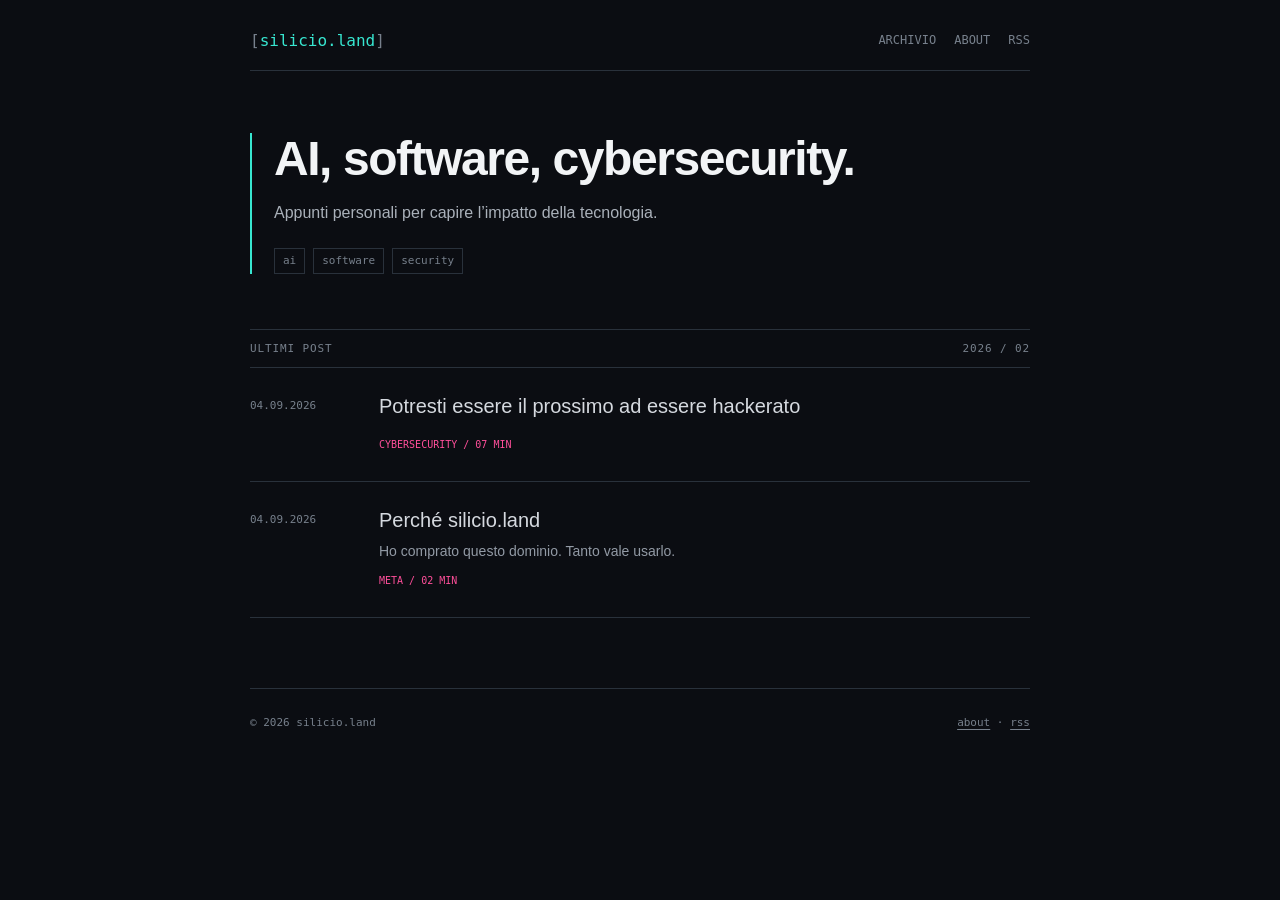
==== index.html @ 472d2fbf "style: simplify homepage intro" ====
<!doctype html>
<html lang="it">
<head>
  <meta charset="utf-8">
  <meta name="viewport" content="width=device-width,initial-scale=1">
  <meta name="description" content="Blog personale su AI, software, cybersecurity, tecnologia ed economia.">
  <meta name="theme-color" content="#0b0d12">
  <link rel="alternate" type="application/rss+xml" title="silicio.land" href="feed.xml">
  <link rel="stylesheet" href="style.css">
  <title>silicio.land</title>
</head>
<body>
  <div class="page">
    <header>
      <a class="brand mono" href="index.html">silicio.land</a>
      <nav class="mono" aria-label="Navigazione principale">
        <a href="#archive">archivio</a>
        <a href="about.html">about</a>
        <a href="feed.xml">rss</a>
      </nav>
    </header>

    <main>
      <section class="intro">
        <h1>AI, software, cybersecurity.</h1>
        <p>Appunti personali per capire l’impatto della tecnologia.</p>
        <div class="tags mono" aria-label="Argomenti">
          <span>ai</span><span>software</span><span>security</span>
        </div>
      </section>

      <section id="archive">
        <div class="section-title mono"><span>Ultimi post</span><span>2026 / 02</span></div>
        <article class="post-row">
          <time class="mono" datetime="2026-09-04">04.09.2026</time>
          <div>
            <h2><a href="posts/2026-09-04.html">Potresti essere il prossimo ad essere hackerato</a></h2>
            <span class="kind mono">cybersecurity / 07 min</span>
          </div>
        </article>
        <article class="post-row">
          <time class="mono" datetime="2026-09-04">04.09.2026</time>
          <div>
            <h2><a href="posts/perche-silicio-land.html">Perché silicio.land</a></h2>
            <p>Ho comprato questo dominio. Tanto vale usarlo.</p>
            <span class="kind mono">meta / 02 min</span>
          </div>
        </article>
      </section>
    </main>

    <footer class="mono">
      <span>© 2026 silicio.land</span>
      <span><a href="about.html">about</a> · <a href="feed.xml">rss</a></span>
    </footer>
  </div>
</body>
</html>
---- style.css ----
:root {
  --background: #0b0d12;
  --text: #d5d9df;
  --muted: #77808c;
  --rule: #29313b;
  --cyan: #37e6d0;
  --pink: #ff4f9a;
}

* { box-sizing: border-box; }

html {
  color-scheme: dark;
  scroll-behavior: smooth;
}

html,
body {
  max-width: 100%;
  overflow-x: hidden;
}

body {
  margin: 0;
  background: var(--background);
  color: var(--text);
  font: 16px/1.6 Arial, Helvetica, sans-serif;
  text-rendering: optimizeLegibility;
}

a { color: inherit; }

a:focus-visible {
  outline: 2px solid var(--pink);
  outline-offset: 4px;
}

.page {
  width: calc(100% - 36px);
  max-width: 780px;
  min-height: 100vh;
  margin: 0 auto;
  padding: 28px 0 56px;
}

.mono {
  font-family: ui-monospace, SFMono-Regular, Menlo, Consolas, monospace;
}

header {
  display: flex;
  align-items: center;
  justify-content: space-between;
  padding-bottom: 16px;
  border-bottom: 1px solid var(--rule);
}

.brand {
  color: var(--cyan);
  font-size: 16px;
  text-decoration: none;
}

.brand::before { content: "["; color: var(--muted); }
.brand::after { content: "]"; color: var(--muted); }

nav {
  display: flex;
  gap: 18px;
  font-size: 12px;
  text-transform: uppercase;
}

nav a {
  color: var(--muted);
  text-decoration: none;
}

nav a:hover,
nav a[aria-current="page"] { color: var(--cyan); }

.intro {
  margin: 62px 0 55px;
  padding-left: 22px;
  border-left: 2px solid var(--cyan);
}

.status {
  color: var(--pink);
  font-size: 11px;
  letter-spacing: .08em;
  text-transform: uppercase;
}

h1 {
  margin: 13px 0 15px;
  color: #f2f4f6;
  font-size: clamp(34px, 6vw, 48px);
  line-height: 1.1;
  letter-spacing: -.03em;
}

.intro p {
  max-width: 620px;
  margin: 0;
  color: #aab1ba;
}

.tags {
  display: flex;
  flex-wrap: wrap;
  gap: 8px;
  margin-top: 22px;
}

.tags span {
  padding: 3px 8px;
  border: 1px solid var(--rule);
  color: var(--muted);
  font-size: 11px;
}

.section-title {
  display: flex;
  justify-content: space-between;
  padding: 10px 0;
  border-top: 1px solid var(--rule);
  border-bottom: 1px solid var(--rule);
  color: var(--muted);
  font-size: 11px;
  letter-spacing: .08em;
  text-transform: uppercase;
}

.post-row {
  display: grid;
  grid-template-columns: 105px 1fr;
  gap: 24px;
  padding: 25px 0;
  border-bottom: 1px solid var(--rule);
}

.post-row > div { min-width: 0; }

.post-row time {
  padding-top: 4px;
  color: var(--muted);
  font-size: 11px;
}

.post-row h2 {
  margin: 0 0 7px;
  font-size: 20px;
  line-height: 1.3;
  font-weight: 500;
}

.post-row h2 a {
  color: var(--text);
  text-decoration-color: transparent;
  text-underline-offset: 4px;
}

.post-row:hover h2 a {
  color: var(--cyan);
  text-decoration-color: var(--cyan);
}

.post-row p {
  margin: 0;
  color: #929aa5;
  font-size: 14px;
}

.post-row .untitled-link {
  font-size: 18px;
  line-height: 1.4;
}

.untitled-link a {
  text-decoration-color: transparent;
  text-underline-offset: 4px;
}

.post-row:hover .untitled-link a {
  color: var(--cyan);
  text-decoration-color: var(--cyan);
}

.kind {
  display: inline-block;
  margin-top: 11px;
  color: var(--pink);
  font-size: 10px;
  text-transform: uppercase;
}

.article-header {
  margin: 62px 0 38px;
  padding-bottom: 30px;
  border-bottom: 1px solid var(--rule);
}

.article-header h1 { max-width: 720px; }

.article-topline {
  display: flex;
  align-items: center;
  justify-content: space-between;
  gap: 20px;
}

.language-switch {
  display: flex;
  gap: 4px;
}

.language-switch button {
  min-width: 34px;
  padding: 4px 7px;
  border: 1px solid var(--rule);
  background: transparent;
  color: var(--muted);
  font: inherit;
  font-size: 10px;
  cursor: pointer;
}

.language-switch button:hover {
  border-color: var(--cyan);
  color: var(--cyan);
}

.language-switch button[aria-pressed="true"] {
  border-color: var(--pink);
  color: var(--pink);
}

.article-meta {
  display: flex;
  gap: 14px;
  color: var(--muted);
  font-size: 11px;
  text-transform: uppercase;
}

.prose {
  max-width: 680px;
  color: #c4c9d0;
  font-size: 18px;
}

.prose p { margin: 0 0 1.35em; }

.prose h2 {
  margin: 2.2em 0 .7em;
  color: #f2f4f6;
  font-size: 24px;
  line-height: 1.25;
}

.prose a {
  color: var(--cyan);
  text-underline-offset: 3px;
  overflow-wrap: anywhere;
}

.prose .sources p {
  padding-bottom: 1.1em;
  border-bottom: 1px solid var(--rule);
  font-size: 15px;
}

.prose code {
  color: var(--pink);
  font-family: ui-monospace, SFMono-Regular, Menlo, Consolas, monospace;
  font-size: .9em;
}

.back-link {
  display: inline-block;
  margin-top: 30px;
  color: var(--muted);
  font-size: 12px;
  text-underline-offset: 3px;
}

footer {
  display: flex;
  justify-content: space-between;
  margin-top: 70px;
  padding-top: 25px;
  border-top: 1px solid var(--rule);
  color: var(--muted);
  font-size: 11px;
}

footer a {
  color: var(--muted);
  text-underline-offset: 3px;
}

@media (max-width: 560px) {
  .page { padding-top: 20px; }
  nav { gap: 12px; }
  nav a:first-child { display: none; }
  .intro,
  .article-header { margin: 45px 0; }
  h1 { font-size: 32px; overflow-wrap: anywhere; }
  .post-row { grid-template-columns: 1fr; gap: 5px; }
  .post-row h2 { overflow-wrap: anywhere; }
  .prose { font-size: 17px; }
  footer { display: block; line-height: 2; }
}
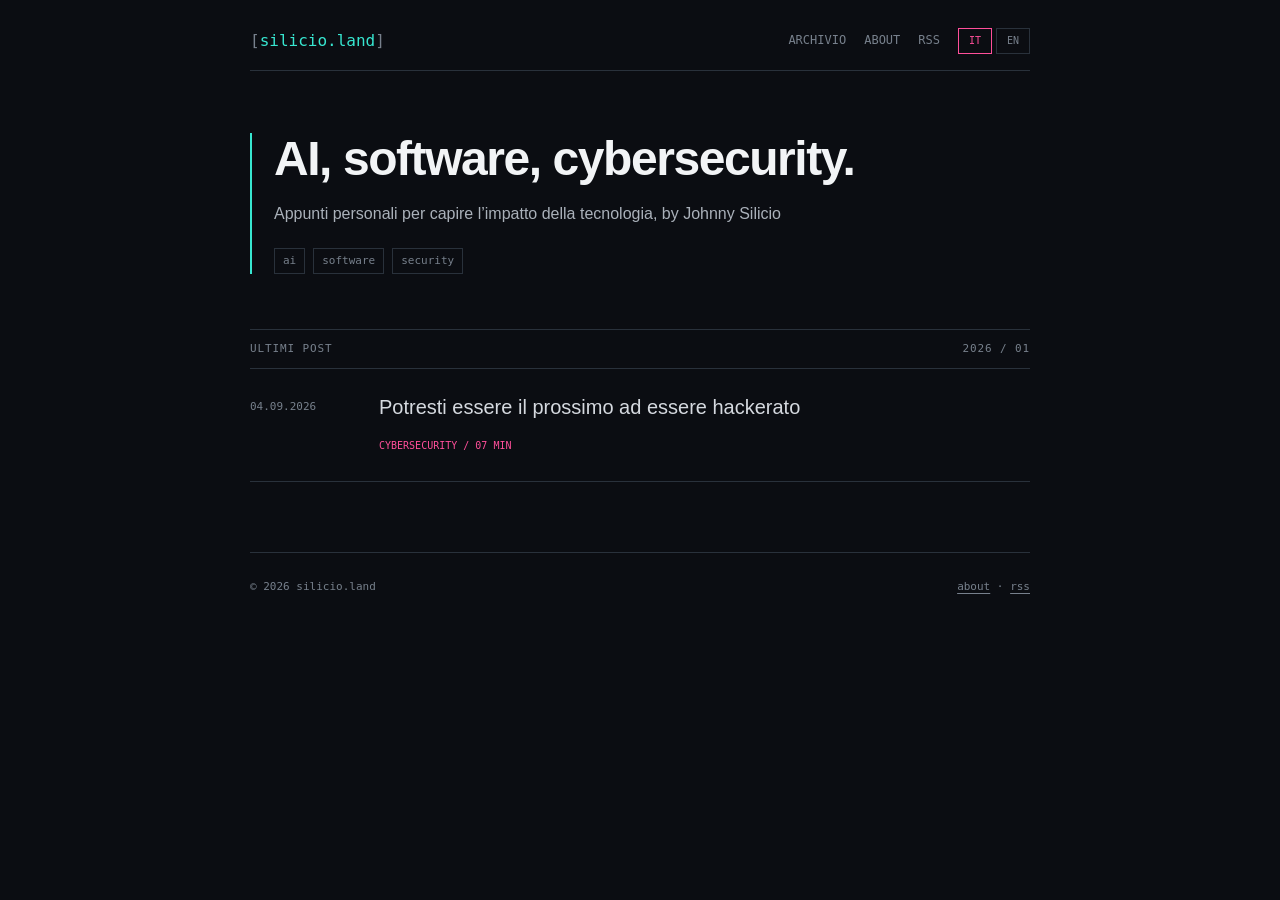
==== commit 4d28577b: "feat: add site-wide language switch" ====
--- a/index.html
+++ b/index.html
@@ -3,47 +3,43 @@
 <head>
   <meta charset="utf-8">
   <meta name="viewport" content="width=device-width,initial-scale=1">
-  <meta name="description" content="Blog personale su AI, software, cybersecurity, tecnologia ed economia.">
+  <meta name="description" content="Appunti personali per capire l’impatto della tecnologia, by Johnny Silicio.">
   <meta name="theme-color" content="#0b0d12">
   <link rel="alternate" type="application/rss+xml" title="silicio.land" href="feed.xml">
   <link rel="stylesheet" href="style.css">
   <title>silicio.land</title>
 </head>
-<body>
+<body data-document-title-it="silicio.land" data-document-title-en="silicio.land" data-description-it="Appunti personali per capire l’impatto della tecnologia, by Johnny Silicio." data-description-en="Personal notes to understand the impact of technology, by Johnny Silicio.">
   <div class="page">
     <header>
       <a class="brand mono" href="index.html">silicio.land</a>
-      <nav class="mono" aria-label="Navigazione principale">
-        <a href="#archive">archivio</a>
+      <nav class="mono" aria-label="Navigazione principale" data-aria-it="Navigazione principale" data-aria-en="Main navigation">
+        <a href="#archive" data-it="archivio" data-en="archive">archivio</a>
         <a href="about.html">about</a>
         <a href="feed.xml">rss</a>
+        <div class="language-switch" role="group" aria-label="Lingua" data-aria-it="Lingua" data-aria-en="Language">
+          <button type="button" data-lang="it" aria-pressed="true">IT</button>
+          <button type="button" data-lang="en" aria-pressed="false">EN</button>
+        </div>
       </nav>
     </header>
 
     <main>
       <section class="intro">
         <h1>AI, software, cybersecurity.</h1>
-        <p>Appunti personali per capire l’impatto della tecnologia.</p>
+        <p data-it="Appunti personali per capire l’impatto della tecnologia, by Johnny Silicio" data-en="Personal notes to understand the impact of technology, by Johnny Silicio">Appunti personali per capire l’impatto della tecnologia, by Johnny Silicio</p>
         <div class="tags mono" aria-label="Argomenti">
           <span>ai</span><span>software</span><span>security</span>
         </div>
       </section>
 
       <section id="archive">
-        <div class="section-title mono"><span>Ultimi post</span><span>2026 / 02</span></div>
+        <div class="section-title mono"><span data-it="Ultimi post" data-en="Latest posts">Ultimi post</span><span>2026 / 01</span></div>
         <article class="post-row">
           <time class="mono" datetime="2026-09-04">04.09.2026</time>
           <div>
-            <h2><a href="posts/2026-09-04.html">Potresti essere il prossimo ad essere hackerato</a></h2>
+            <h2><a href="posts/2026-09-04.html" data-it="Potresti essere il prossimo ad essere hackerato" data-en="You could be the next to be hacked">Potresti essere il prossimo ad essere hackerato</a></h2>
             <span class="kind mono">cybersecurity / 07 min</span>
-          </div>
-        </article>
-        <article class="post-row">
-          <time class="mono" datetime="2026-09-04">04.09.2026</time>
-          <div>
-            <h2><a href="posts/perche-silicio-land.html">Perché silicio.land</a></h2>
-            <p>Ho comprato questo dominio. Tanto vale usarlo.</p>
-            <span class="kind mono">meta / 02 min</span>
           </div>
         </article>
       </section>
@@ -54,5 +50,6 @@
       <span><a href="about.html">about</a> · <a href="feed.xml">rss</a></span>
     </footer>
   </div>
+  <script src="site.js"></script>
 </body>
 </html>
--- a/style.css
+++ b/style.css
@@ -66,6 +66,7 @@
 
 nav {
   display: flex;
+  align-items: center;
   gap: 18px;
   font-size: 12px;
   text-transform: uppercase;
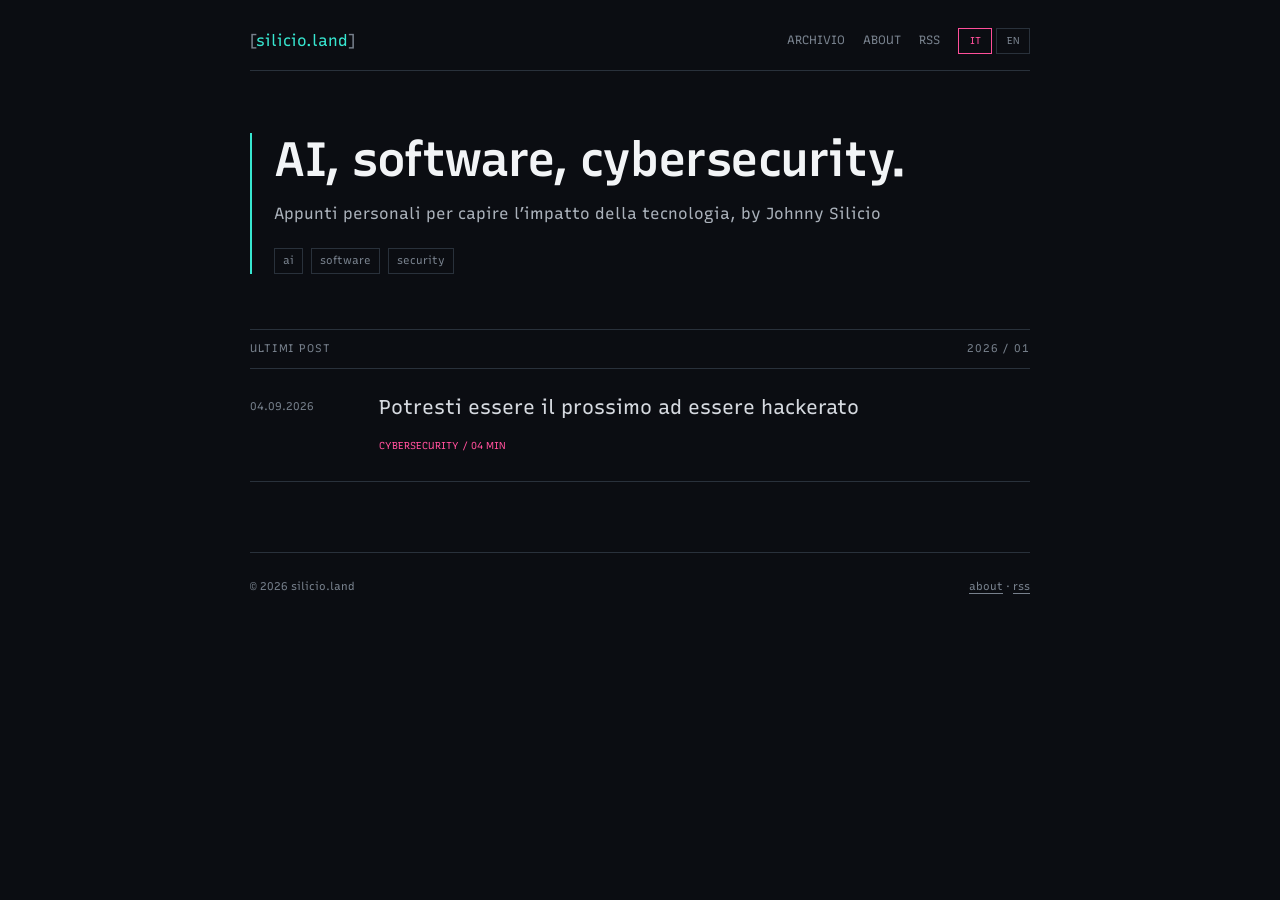
==== commit f7349319: "content: rewrite Mythos article" ====
--- a/index.html
+++ b/index.html
@@ -39,7 +39,7 @@
           <time class="mono" datetime="2026-09-04">04.09.2026</time>
           <div>
             <h2><a href="posts/2026-09-04.html" data-it="Potresti essere il prossimo ad essere hackerato" data-en="You could be the next to be hacked">Potresti essere il prossimo ad essere hackerato</a></h2>
-            <span class="kind mono">cybersecurity / 07 min</span>
+            <span class="kind mono">cybersecurity / 04 min</span>
           </div>
         </article>
       </section>
--- a/style.css
+++ b/style.css
@@ -1,3 +1,19 @@
+@font-face {
+  font-family: "Recursive";
+  src: url("assets/fonts/fontsource/recursive-400.woff2") format("woff2");
+  font-style: normal;
+  font-weight: 400;
+  font-display: swap;
+}
+
+@font-face {
+  font-family: "Recursive";
+  src: url("assets/fonts/fontsource/recursive-600.woff2") format("woff2");
+  font-style: normal;
+  font-weight: 600;
+  font-display: swap;
+}
+
 :root {
   --background: #0b0d12;
   --text: #d5d9df;
@@ -24,7 +40,9 @@
   margin: 0;
   background: var(--background);
   color: var(--text);
-  font: 16px/1.6 Arial, Helvetica, sans-serif;
+  font-family: "Recursive", Arial, Helvetica, sans-serif;
+  font-size: 16px;
+  line-height: 1.6;
   text-rendering: optimizeLegibility;
 }
 
@@ -44,7 +62,7 @@
 }
 
 .mono {
-  font-family: ui-monospace, SFMono-Regular, Menlo, Consolas, monospace;
+  font-family: "Recursive", ui-monospace, SFMono-Regular, Menlo, Consolas, monospace;
 }
 
 header {
@@ -97,6 +115,7 @@
   margin: 13px 0 15px;
   color: #f2f4f6;
   font-size: clamp(34px, 6vw, 48px);
+  font-weight: 600;
   line-height: 1.1;
   letter-spacing: -.03em;
 }
@@ -277,6 +296,28 @@
   font-family: ui-monospace, SFMono-Regular, Menlo, Consolas, monospace;
   font-size: .9em;
 }
+
+.article-figure {
+  width: min(900px, calc(100vw - 36px));
+  margin: 2.4em 0 2.7em;
+}
+
+.article-figure img {
+  display: block;
+  width: 100%;
+  height: auto;
+  border: 1px solid var(--rule);
+}
+
+.article-figure figcaption {
+  margin-top: 10px;
+  color: var(--muted);
+  font-family: "Recursive", ui-monospace, SFMono-Regular, Menlo, Consolas, monospace;
+  font-size: 12px;
+  line-height: 1.55;
+}
+
+.article-figure figcaption a { color: #aab1ba; }
 
 .back-link {
   display: inline-block;
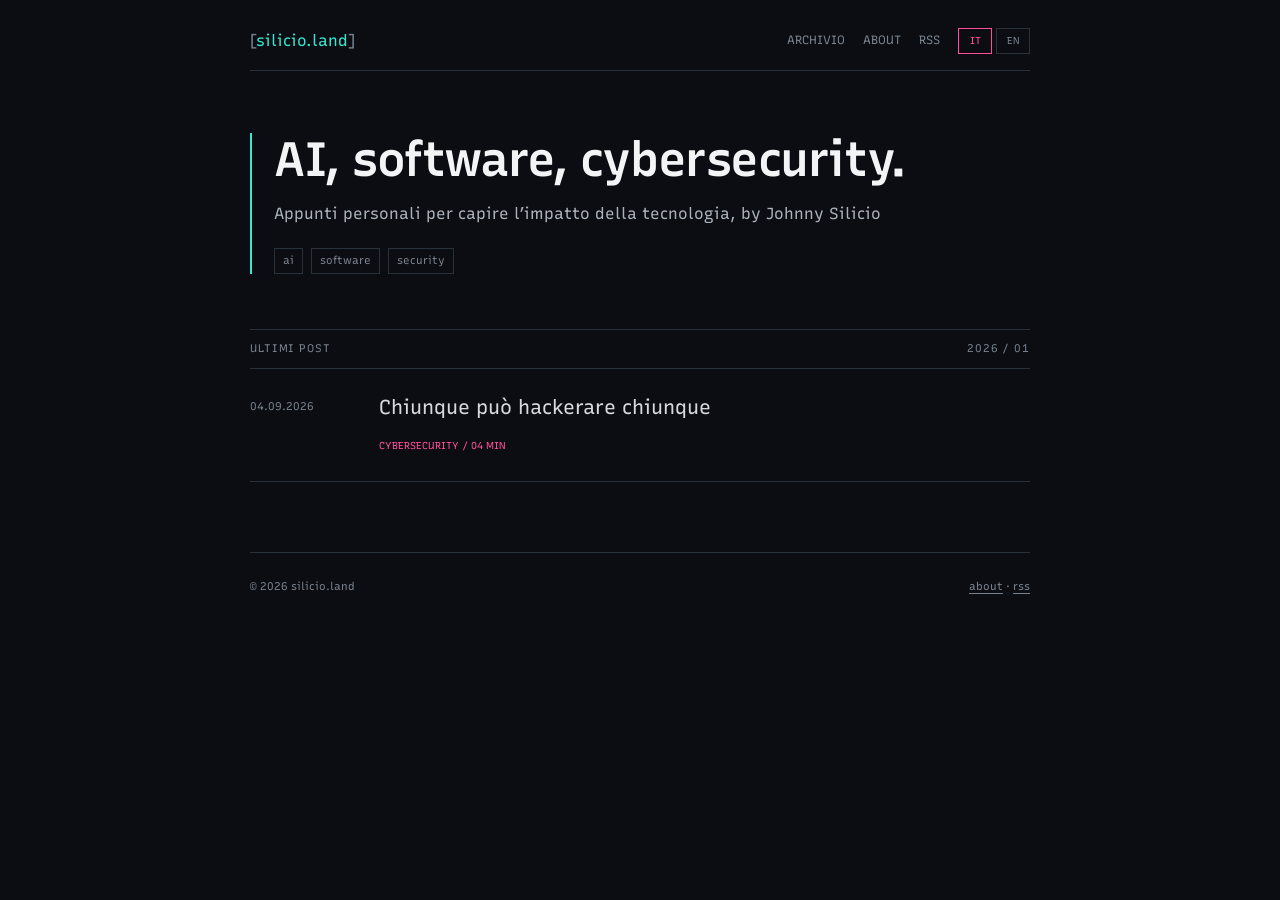
==== commit 2716ab89: "feat: rename hacking article" ====
--- a/index.html
+++ b/index.html
@@ -38,7 +38,7 @@
         <article class="post-row">
           <time class="mono" datetime="2026-09-04">04.09.2026</time>
           <div>
-            <h2><a href="posts/2026-09-04.html" data-it="Potresti essere il prossimo ad essere hackerato" data-en="You could be the next to be hacked">Potresti essere il prossimo ad essere hackerato</a></h2>
+            <h2><a href="posts/2026-09-04-anyone-can-hack-anyone.html" data-it="Chiunque può hackerare chiunque" data-en="Anyone Can Hack Anyone">Chiunque può hackerare chiunque</a></h2>
             <span class="kind mono">cybersecurity / 04 min</span>
           </div>
         </article>
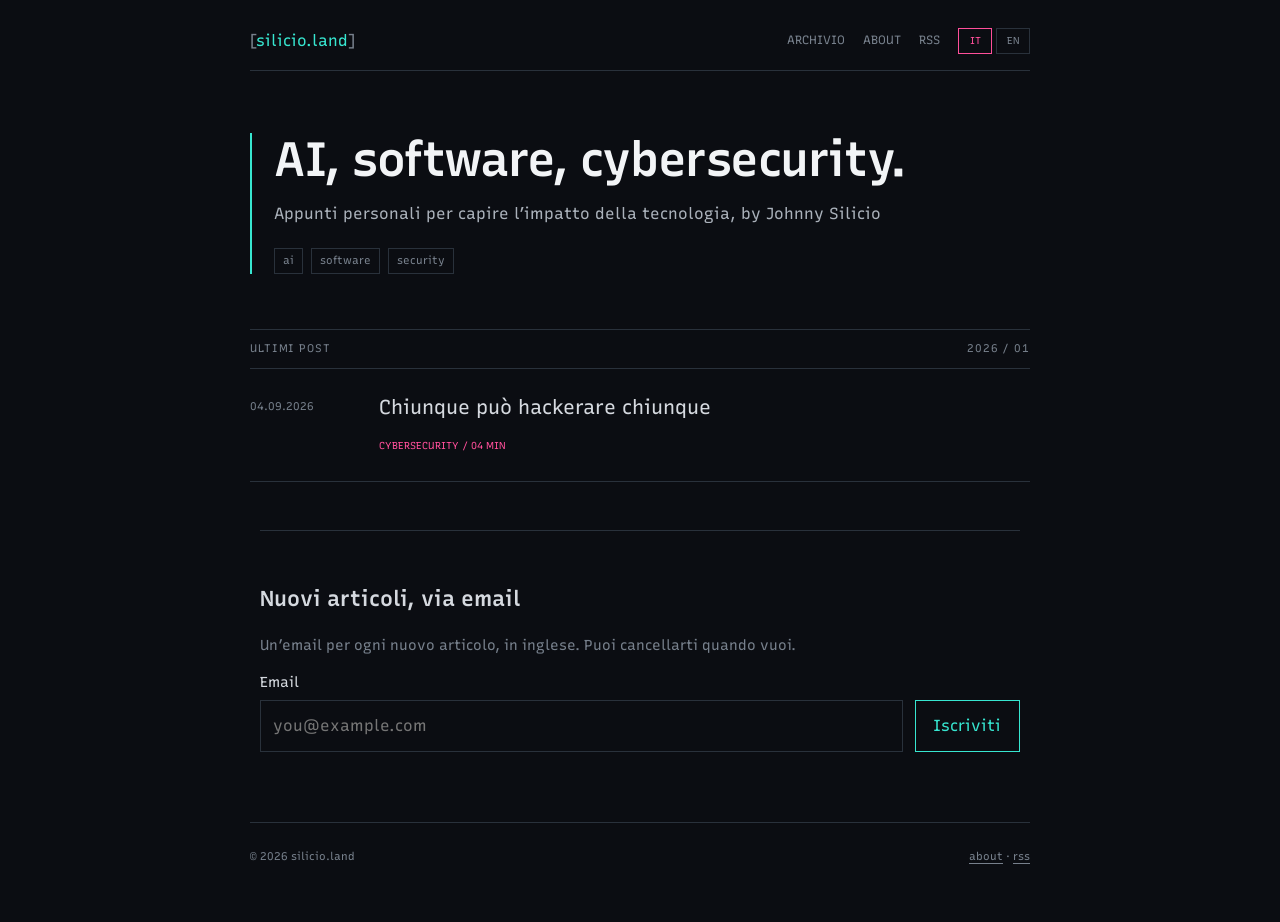
==== commit 80b3bdb0: "feat: add Buttondown newsletter signup" ====
--- a/index.html
+++ b/index.html
@@ -38,10 +38,22 @@
         <article class="post-row">
           <time class="mono" datetime="2026-09-04">04.09.2026</time>
           <div>
-            <h2><a href="posts/2026-09-04-anyone-can-hack-anyone.html" data-it="Chiunque può hackerare chiunque" data-en="Anyone Can Hack Anyone">Chiunque può hackerare chiunque</a></h2>
+            <h2><a href="posts/2026-09-04-anyone-can-hack-anyone.html" data-href-it="posts/2026-09-04-anyone-can-hack-anyone.html" data-href-en="posts/2026-09-04-anyone-can-hack-anyone.en.html" data-it="Chiunque può hackerare chiunque" data-en="Anyone Can Hack Anyone">Chiunque può hackerare chiunque</a></h2>
             <span class="kind mono">cybersecurity / 04 min</span>
           </div>
         </article>
+      </section>
+      <section class="newsletter" aria-labelledby="newsletter-heading">
+        <h2 id="newsletter-heading" data-it="Nuovi articoli, via email" data-en="New articles, by email">Nuovi articoli, via email</h2>
+        <p data-it="Un’email per ogni nuovo articolo, in inglese. Puoi cancellarti quando vuoi." data-en="An email for each new article, in English. Unsubscribe whenever you like.">Un’email per ogni nuovo articolo, in inglese. Puoi cancellarti quando vuoi.</p>
+        <form action="https://buttondown.com/api/emails/embed-subscribe/silicio" method="post">
+          <label for="newsletter-email">Email</label>
+          <div class="newsletter-fields">
+            <input id="newsletter-email" name="email" type="email" autocomplete="email" placeholder="you@example.com" required>
+            <input type="hidden" name="embed" value="1">
+            <button type="submit" data-it="Iscriviti" data-en="Subscribe">Iscriviti</button>
+          </div>
+        </form>
       </section>
     </main>
 
--- a/style.css
+++ b/style.css
@@ -223,6 +223,33 @@
 
 .article-header h1 { max-width: 720px; }
 
+.profile-header {
+  display: grid;
+  grid-template-columns: 180px minmax(0, 1fr);
+  gap: 32px;
+  align-items: end;
+}
+
+.profile-photo {
+  display: block;
+  width: 180px;
+  height: 180px;
+  border: 1px solid var(--rule);
+  object-fit: cover;
+  filter: saturate(.82) contrast(1.04);
+}
+
+.profile-header h1 {
+  margin: 12px 0 8px;
+}
+
+.profile-role {
+  max-width: 480px;
+  margin: 0;
+  color: var(--muted);
+  font-size: 15px;
+}
+
 .article-topline {
   display: flex;
   align-items: center;
@@ -291,15 +318,97 @@
   font-size: 15px;
 }
 
+.article-signature {
+  display: flex;
+  justify-content: space-between;
+  gap: 20px;
+  margin-top: 42px;
+  padding-top: 18px;
+  border-top: 1px solid var(--rule);
+  color: var(--muted);
+  font-size: 11px;
+  text-transform: uppercase;
+}
+
+.article-signature a { color: var(--text); }
+
+.profile-contacts {
+  max-width: 680px;
+  margin-top: 42px;
+  padding-top: 18px;
+  border-top: 1px solid var(--rule);
+}
+
+.profile-contacts h2 {
+  margin: 0 0 12px;
+  color: var(--muted);
+  font-family: "Recursive", ui-monospace, SFMono-Regular, Menlo, Consolas, monospace;
+  font-size: 11px;
+  font-weight: 500;
+  text-transform: uppercase;
+}
+
+.profile-contact-links {
+  display: flex;
+  flex-wrap: wrap;
+  gap: 10px 22px;
+}
+
+.profile-contact-links a,
+.profile-contact-links span {
+  color: var(--cyan);
+  font-size: 13px;
+}
+
+.profile-contact-links a {
+  text-underline-offset: 3px;
+}
+
 .prose code {
   color: var(--pink);
   font-family: ui-monospace, SFMono-Regular, Menlo, Consolas, monospace;
   font-size: .9em;
 }
 
+.term {
+  margin: 0;
+  padding: 0;
+  border: 0;
+  border-bottom: 1px dotted var(--cyan);
+  background: transparent;
+  color: inherit;
+  font: inherit;
+  line-height: inherit;
+  cursor: help;
+}
+
+.term:hover,
+.term:focus-visible,
+.term[aria-expanded="true"] {
+  color: var(--cyan);
+  outline: none;
+}
+
+.term-note {
+  display: block;
+  margin: -.55em 0 1.35em;
+  padding: 11px 14px;
+  border-left: 2px solid var(--cyan);
+  background: #10141b;
+  color: #aab1ba;
+  font-family: "Recursive", ui-monospace, SFMono-Regular, Menlo, Consolas, monospace;
+  font-size: 14px;
+  line-height: 1.55;
+}
+
+.article-figure .term-note {
+  margin: 10px 0 0;
+}
+
 .article-figure {
   width: min(900px, calc(100vw - 36px));
   margin: 2.4em 0 2.7em;
+  margin-left: calc((min(780px, calc(100vw - 36px)) - min(900px, calc(100vw - 36px))) / 2);
 }
 
 .article-figure img {
@@ -318,6 +427,50 @@
 }
 
 .article-figure figcaption a { color: #aab1ba; }
+
+.newsletter {
+  max-width: 760px;
+  margin: 3rem auto 0;
+  padding-top: 2rem;
+  border-top: 1px solid var(--rule);
+}
+
+.newsletter h2 { font-size: 1.35rem; }
+.newsletter p { color: var(--muted); font-size: 0.9rem; }
+.newsletter label { display: block; margin-bottom: 0.4rem; font-size: 0.9rem; }
+.newsletter-fields { display: flex; gap: 0.75rem; flex-wrap: wrap; }
+.newsletter input[type="email"] {
+  flex: 1 1 200px;
+  min-width: 0;
+  padding: 0.75rem;
+  color: var(--text);
+  background: var(--background);
+  border: 1px solid var(--rule);
+  border-radius: 0;
+  font: inherit;
+}
+.newsletter button {
+  padding: 0.75rem 1.1rem;
+  border: 1px solid var(--cyan);
+  background: transparent;
+  color: var(--cyan);
+  font: inherit;
+  cursor: pointer;
+}
+.newsletter button:hover { background: var(--cyan); color: var(--background); }
+.newsletter input:focus-visible,
+.newsletter button:focus-visible { outline: 2px solid var(--pink); outline-offset: 3px; }
+
+.comments {
+  max-width: 760px;
+  margin: 3rem auto 0;
+  padding-top: 2rem;
+  border-top: 1px solid var(--rule);
+}
+
+.comments h2 { font-size: 1.35rem; }
+.comments > p { color: var(--muted); font-size: 0.9rem; }
+.comments iframe { display: block; width: 100%; min-height: 400px; border: 0; }
 
 .back-link {
   display: inline-block;
@@ -348,6 +501,23 @@
   nav a:first-child { display: none; }
   .intro,
   .article-header { margin: 45px 0; }
+  .profile-header {
+    grid-template-columns: 96px minmax(0, 1fr);
+    gap: 18px;
+    align-items: center;
+  }
+  .profile-photo {
+    width: 96px;
+    height: 96px;
+  }
+  .profile-header h1 {
+    margin: 7px 0 5px;
+    font-size: 27px;
+  }
+  .profile-role {
+    font-size: 13px;
+    line-height: 1.45;
+  }
   h1 { font-size: 32px; overflow-wrap: anywhere; }
   .post-row { grid-template-columns: 1fr; gap: 5px; }
   .post-row h2 { overflow-wrap: anywhere; }
